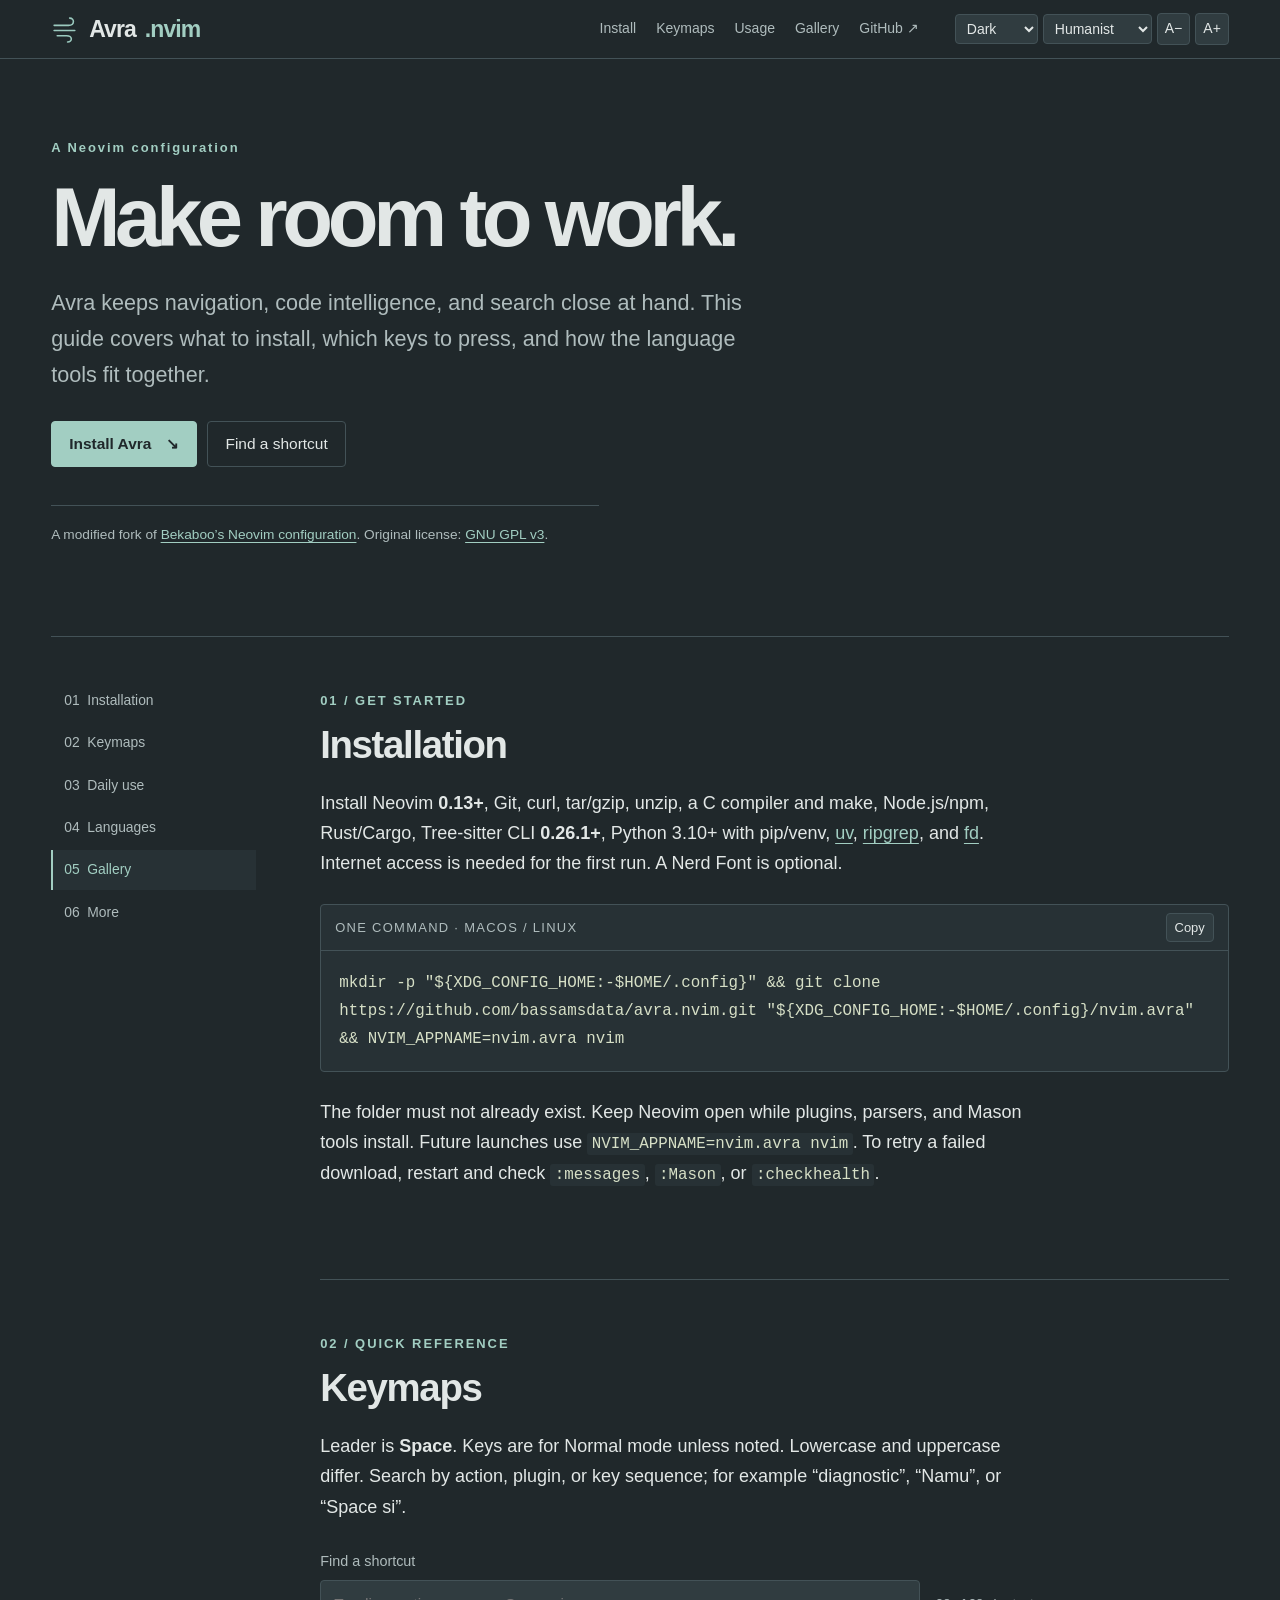
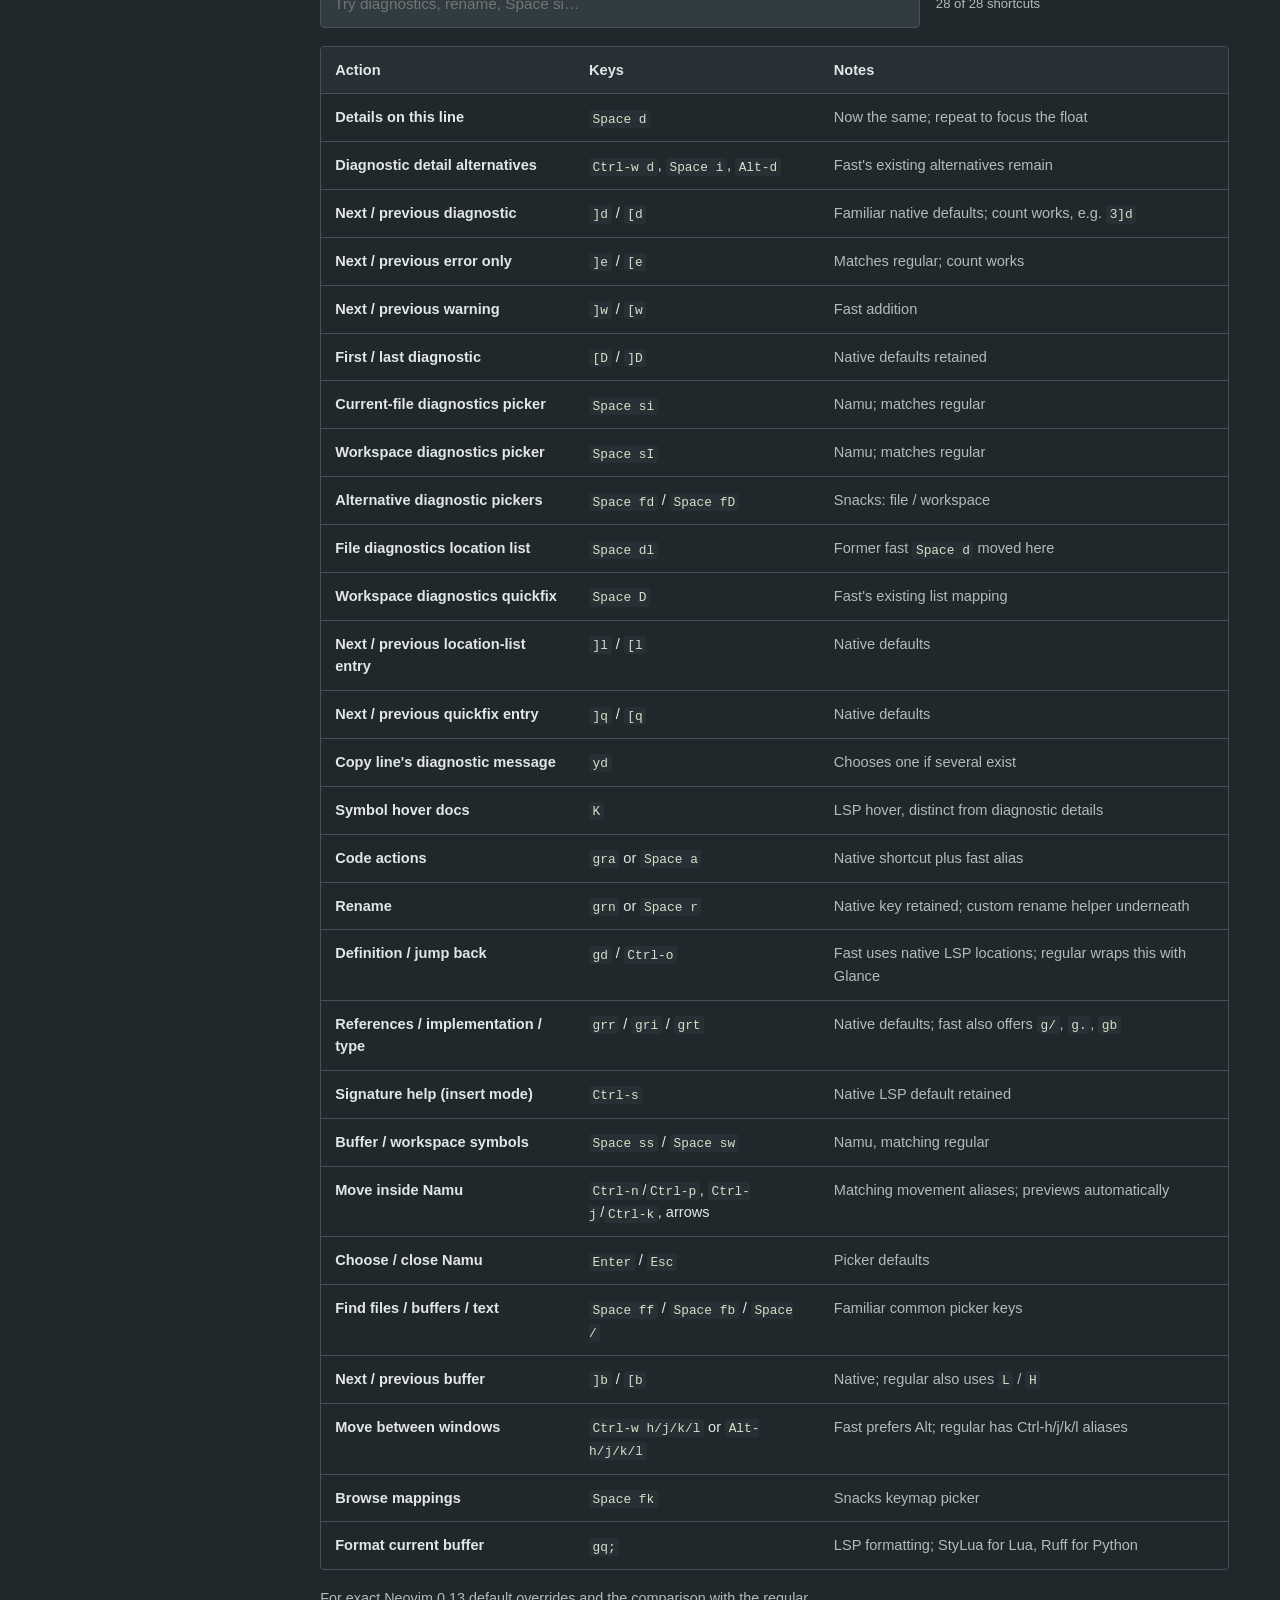
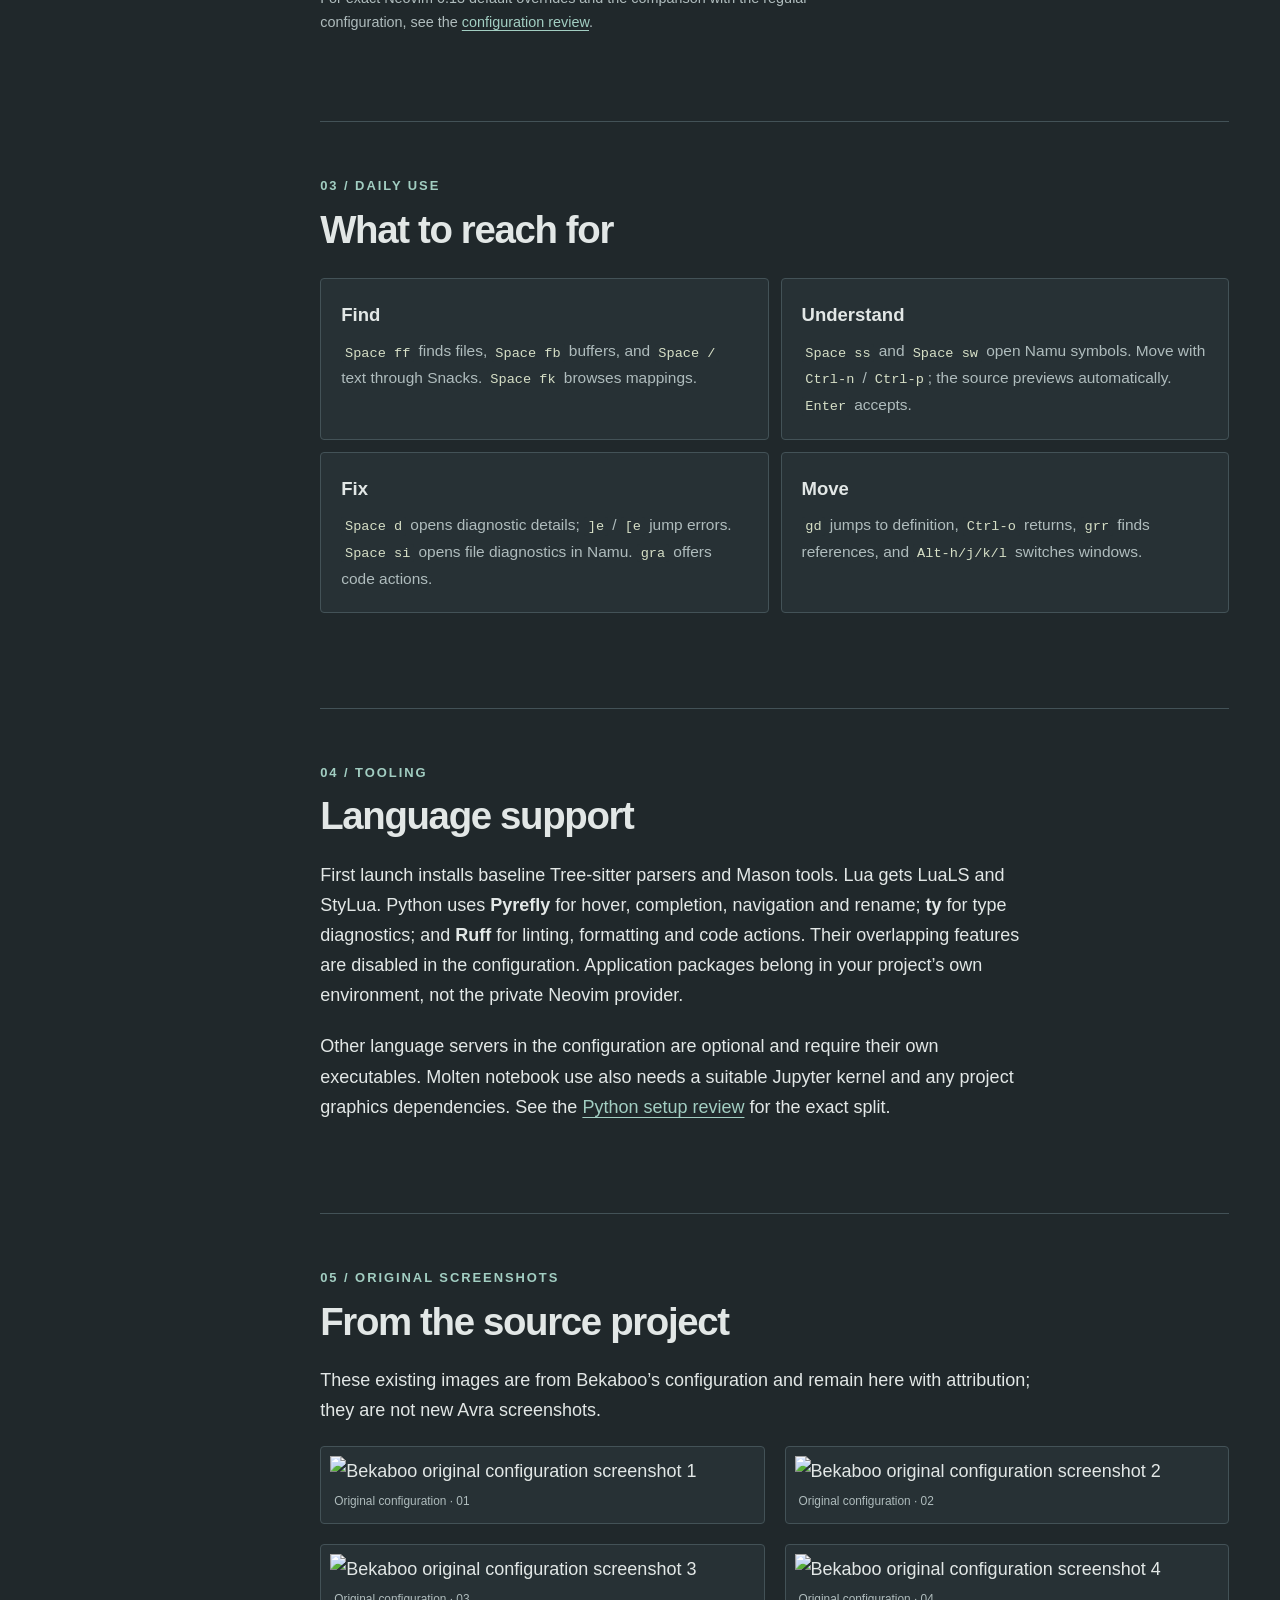
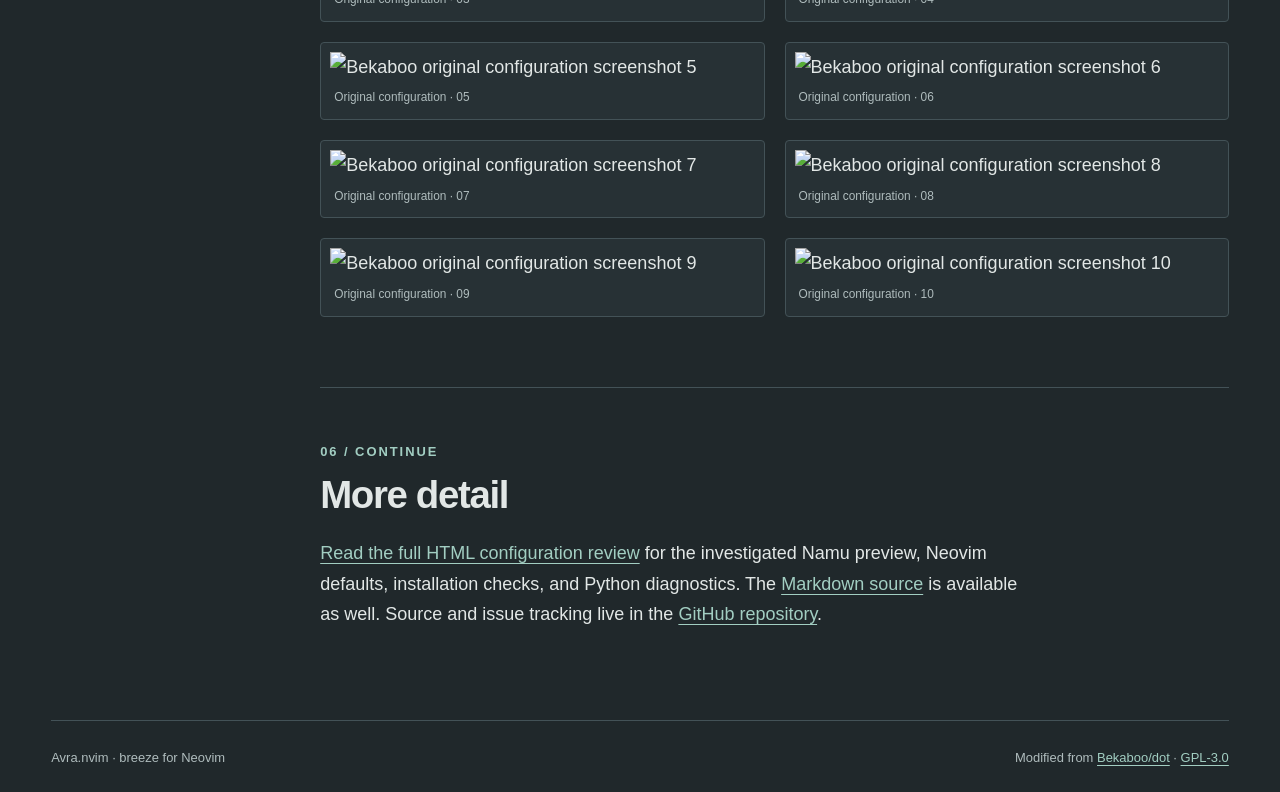
==== docs/index.html @ 6e1a4b01 "Initial public release of Avra.nvim" ====
<!doctype html>
<html lang="en" data-theme="dark"><head><meta charset="utf-8"><meta name="viewport" content="width=device-width,initial-scale=1"><meta name="color-scheme" content="dark light"><meta name="description" content="Avra.nvim installation, keymaps and usage guide"><title>Avra.nvim · Documentation</title><link rel="icon" href="assets/avra-mark.svg" type="image/svg+xml"><link rel="stylesheet" href="assets/site.css"><script defer src="assets/site.js"></script></head><body>
<a class="skip" href="#main">Skip to content</a><div class="topbar"><a class="brand" href="#top"><img src="assets/avra-mark.svg" alt="">Avra<span>.nvim</span></a><nav aria-label="Main navigation"><a href="#install">Install</a><a href="#keymaps">Keymaps</a><a href="#usage">Usage</a><a href="#gallery">Gallery</a><a href="https://github.com/bassamsdata/avra.nvim">GitHub ↗</a></nav><div class="controls"><label class="sr-only" for="theme">Theme</label><select id="theme" aria-label="Theme"><option value="dark">Dark</option><option value="light">Light</option><option value="system">System</option></select><label class="sr-only" for="font">Font</label><select id="font" aria-label="Font"><option value="humanist">Humanist</option><option value="serif">Serif</option><option value="mono">Monospace</option></select><button id="smaller" aria-label="Decrease text size">A−</button><button id="larger" aria-label="Increase text size">A+</button></div></div>
<main id="main"><header id="top" class="hero"><div class="eyebrow">A Neovim configuration</div><h1>Make room to work.</h1><p>Avra keeps navigation, code intelligence, and search close at hand. This guide covers what to install, which keys to press, and how the language tools fit together.</p><div class="hero-links"><a class="button primary" href="#install">Install Avra <span aria-hidden="true">↘</span></a><a class="button" href="#keymaps">Find a shortcut</a></div><p class="attribution">A modified fork of <a href="https://github.com/Bekaboo/dot/tree/master/.config/nvim">Bekaboo’s Neovim configuration</a>. Original license: <a href="https://github.com/bassamsdata/avra.nvim/blob/main/LICENSE">GNU GPL v3</a>.</p></header>
<div class="bodygrid"><aside class="sidebar"><nav aria-label="On this page"><a href="#install">01&nbsp; Installation</a><a href="#keymaps">02&nbsp; Keymaps</a><a href="#usage">03&nbsp; Daily use</a><a href="#languages">04&nbsp; Languages</a><a href="#gallery">05&nbsp; Gallery</a><a href="#more">06&nbsp; More</a></nav></aside><div class="content">
<section id="install"><div class="section-number">01 / GET STARTED</div><h2>Installation</h2><p>Install Neovim <strong>0.13+</strong>, Git, curl, tar/gzip, unzip, a C compiler and make, Node.js/npm, Rust/Cargo, Tree-sitter CLI <strong>0.26.1+</strong>, Python 3.10+ with pip/venv, <a href="https://docs.astral.sh/uv/">uv</a>, <a href="https://github.com/BurntSushi/ripgrep">ripgrep</a>, and <a href="https://github.com/sharkdp/fd">fd</a>. Internet access is needed for the first run. A Nerd Font is optional.</p><div class="command"><div><span>ONE COMMAND · MACOS / LINUX</span><button id="copy-command">Copy</button></div><pre><code id="install-command">mkdir -p &quot;${XDG_CONFIG_HOME:-$HOME/.config}&quot; &amp;&amp; git clone https://github.com/bassamsdata/avra.nvim.git &quot;${XDG_CONFIG_HOME:-$HOME/.config}/nvim.avra&quot; &amp;&amp; NVIM_APPNAME=nvim.avra nvim</code></pre></div><p>The folder must not already exist. Keep Neovim open while plugins, parsers, and Mason tools install. Future launches use <code>NVIM_APPNAME=nvim.avra nvim</code>. To retry a failed download, restart and check <code>:messages</code>, <code>:Mason</code>, or <code>:checkhealth</code>.</p></section>
<section id="keymaps"><div class="section-number">02 / QUICK REFERENCE</div><h2>Keymaps</h2><p>Leader is <strong>Space</strong>. Keys are for Normal mode unless noted. Lowercase and uppercase differ. Search by action, plugin, or key sequence; for example “diagnostic”, “Namu”, or “Space si”.</p><div class="searchbar"><label for="keymap-search">Find a shortcut</label><input id="keymap-search" type="search" placeholder="Try diagnostics, rename, Space si…" autocomplete="off" aria-controls="keymap-table"><span id="match-count" role="status">28 shortcuts</span></div><div class="tablewrap" tabindex="0" role="region" aria-label="Searchable keymaps"><table id="keymap-table"><thead><tr><th>Action</th><th>Keys</th><th>Notes</th></tr></thead><tbody><tr><th scope="row">Details on this line</th><td><code>Space d</code></td><td>Now the same; repeat to focus the float</td></tr>
<tr><th scope="row">Diagnostic detail alternatives</th><td><code>Ctrl-w d</code>, <code>Space i</code>, <code>Alt-d</code></td><td>Fast&#x27;s existing alternatives remain</td></tr>
<tr><th scope="row">Next / previous diagnostic</th><td><code>]d</code> / <code>[d</code></td><td>Familiar native defaults; count works, e.g. <code>3]d</code></td></tr>
<tr><th scope="row">Next / previous error only</th><td><code>]e</code> / <code>[e</code></td><td>Matches regular; count works</td></tr>
<tr><th scope="row">Next / previous warning</th><td><code>]w</code> / <code>[w</code></td><td>Fast addition</td></tr>
<tr><th scope="row">First / last diagnostic</th><td><code>[D</code> / <code>]D</code></td><td>Native defaults retained</td></tr>
<tr><th scope="row">Current-file diagnostics picker</th><td><code>Space si</code></td><td>Namu; matches regular</td></tr>
<tr><th scope="row">Workspace diagnostics picker</th><td><code>Space sI</code></td><td>Namu; matches regular</td></tr>
<tr><th scope="row">Alternative diagnostic pickers</th><td><code>Space fd</code> / <code>Space fD</code></td><td>Snacks: file / workspace</td></tr>
<tr><th scope="row">File diagnostics location list</th><td><code>Space dl</code></td><td>Former fast <code>Space d</code> moved here</td></tr>
<tr><th scope="row">Workspace diagnostics quickfix</th><td><code>Space D</code></td><td>Fast&#x27;s existing list mapping</td></tr>
<tr><th scope="row">Next / previous location-list entry</th><td><code>]l</code> / <code>[l</code></td><td>Native defaults</td></tr>
<tr><th scope="row">Next / previous quickfix entry</th><td><code>]q</code> / <code>[q</code></td><td>Native defaults</td></tr>
<tr><th scope="row">Copy line&#x27;s diagnostic message</th><td><code>yd</code></td><td>Chooses one if several exist</td></tr>
<tr><th scope="row">Symbol hover docs</th><td><code>K</code></td><td>LSP hover, distinct from diagnostic details</td></tr>
<tr><th scope="row">Code actions</th><td><code>gra</code> or <code>Space a</code></td><td>Native shortcut plus fast alias</td></tr>
<tr><th scope="row">Rename</th><td><code>grn</code> or <code>Space r</code></td><td>Native key retained; custom rename helper underneath</td></tr>
<tr><th scope="row">Definition / jump back</th><td><code>gd</code> / <code>Ctrl-o</code></td><td>Fast uses native LSP locations; regular wraps this with Glance</td></tr>
<tr><th scope="row">References / implementation / type</th><td><code>grr</code> / <code>gri</code> / <code>grt</code></td><td>Native defaults; fast also offers <code>g/</code>, <code>g.</code>, <code>gb</code></td></tr>
<tr><th scope="row">Signature help (insert mode)</th><td><code>Ctrl-s</code></td><td>Native LSP default retained</td></tr>
<tr><th scope="row">Buffer / workspace symbols</th><td><code>Space ss</code> / <code>Space sw</code></td><td>Namu, matching regular</td></tr>
<tr><th scope="row">Move inside Namu</th><td><code>Ctrl-n</code>/<code>Ctrl-p</code>, <code>Ctrl-j</code>/<code>Ctrl-k</code>, arrows</td><td>Matching movement aliases; previews automatically</td></tr>
<tr><th scope="row">Choose / close Namu</th><td><code>Enter</code> / <code>Esc</code></td><td>Picker defaults</td></tr>
<tr><th scope="row">Find files / buffers / text</th><td><code>Space ff</code> / <code>Space fb</code> / <code>Space /</code></td><td>Familiar common picker keys</td></tr>
<tr><th scope="row">Next / previous buffer</th><td><code>]b</code> / <code>[b</code></td><td>Native; regular also uses <code>L</code> / <code>H</code></td></tr>
<tr><th scope="row">Move between windows</th><td><code>Ctrl-w h/j/k/l</code> or <code>Alt-h/j/k/l</code></td><td>Fast prefers Alt; regular has Ctrl-h/j/k/l aliases</td></tr>
<tr><th scope="row">Browse mappings</th><td><code>Space fk</code></td><td>Snacks keymap picker</td></tr>
<tr><th scope="row">Format current buffer</th><td><code>gq;</code></td><td>LSP formatting; StyLua for Lua, Ruff for Python</td></tr></tbody></table></div><p id="no-matches" hidden>No matching shortcut. Clear the search or try another word.</p><p class="fine">For exact Neovim 0.13 default overrides and the comparison with the regular configuration, see the <a href="config-review.html#defaults">configuration review</a>.</p></section>
<section id="usage"><div class="section-number">03 / DAILY USE</div><h2>What to reach for</h2><div class="cards"><article><h3>Find</h3><p><code>Space ff</code> finds files, <code>Space fb</code> buffers, and <code>Space /</code> text through Snacks. <code>Space fk</code> browses mappings.</p></article><article><h3>Understand</h3><p><code>Space ss</code> and <code>Space sw</code> open Namu symbols. Move with <code>Ctrl-n</code> / <code>Ctrl-p</code>; the source previews automatically. <code>Enter</code> accepts.</p></article><article><h3>Fix</h3><p><code>Space d</code> opens diagnostic details; <code>]e</code> / <code>[e</code> jump errors. <code>Space si</code> opens file diagnostics in Namu. <code>gra</code> offers code actions.</p></article><article><h3>Move</h3><p><code>gd</code> jumps to definition, <code>Ctrl-o</code> returns, <code>grr</code> finds references, and <code>Alt-h/j/k/l</code> switches windows.</p></article></div></section>
<section id="languages"><div class="section-number">04 / TOOLING</div><h2>Language support</h2><p>First launch installs baseline Tree-sitter parsers and Mason tools. Lua gets LuaLS and StyLua. Python uses <strong>Pyrefly</strong> for hover, completion, navigation and rename; <strong>ty</strong> for type diagnostics; and <strong>Ruff</strong> for linting, formatting and code actions. Their overlapping features are disabled in the configuration. Application packages belong in your project’s own environment, not the private Neovim provider.</p><p>Other language servers in the configuration are optional and require their own executables. Molten notebook use also needs a suitable Jupyter kernel and any project graphics dependencies. See the <a href="config-review.html#python">Python setup review</a> for the exact split.</p></section>
<section id="gallery"><div class="section-number">05 / ORIGINAL SCREENSHOTS</div><h2>From the source project</h2><p>These existing images are from Bekaboo’s configuration and remain here with attribution; they are not new Avra screenshots.</p><div class="gallery"><figure><img loading="lazy" src="https://github.com/Bekaboo/nvim/assets/76579810/299137e7-9438-489b-b98b-7211a62678ae" alt="Bekaboo original configuration screenshot 1"><figcaption>Original configuration · 01</figcaption></figure>
<figure><img loading="lazy" src="https://github.com/Bekaboo/nvim/assets/76579810/9e546e33-7678-47e2-8a80-368d7c59534a" alt="Bekaboo original configuration screenshot 2"><figcaption>Original configuration · 02</figcaption></figure>
<figure><img loading="lazy" src="https://github.com/Bekaboo/nvim/assets/76579810/26bb146f-7637-4f68-acd7-baecc08f1eaf" alt="Bekaboo original configuration screenshot 3"><figcaption>Original configuration · 03</figcaption></figure>
<figure><img loading="lazy" src="https://github.com/Bekaboo/nvim/assets/76579810/f6c7e6ce-283b-43d7-8bc3-e8b24513a03b" alt="Bekaboo original configuration screenshot 4"><figcaption>Original configuration · 04</figcaption></figure>
<figure><img loading="lazy" src="https://github.com/Bekaboo/nvim/assets/76579810/ce212348-8b89-4a03-a222-ab74f0338a7d" alt="Bekaboo original configuration screenshot 5"><figcaption>Original configuration · 05</figcaption></figure>
<figure><img loading="lazy" src="https://github.com/Bekaboo/nvim/assets/76579810/247401a9-6127-4d73-bb21-ceb847d8f7b9" alt="Bekaboo original configuration screenshot 6"><figcaption>Original configuration · 06</figcaption></figure>
<figure><img loading="lazy" src="https://github.com/Bekaboo/nvim/assets/76579810/13589137-b5c7-4104-810c-f8cdc56f9d1b" alt="Bekaboo original configuration screenshot 7"><figcaption>Original configuration · 07</figcaption></figure>
<figure><img loading="lazy" src="https://github.com/Bekaboo/nvim/assets/76579810/60c5b599-4191-494d-ad83-1ca7a84eab17" alt="Bekaboo original configuration screenshot 8"><figcaption>Original configuration · 08</figcaption></figure>
<figure><img loading="lazy" src="https://github.com/Bekaboo/nvim/assets/76579810/a5e0a41d-4e85-4bfc-a39d-cc7b76abedcf" alt="Bekaboo original configuration screenshot 9"><figcaption>Original configuration · 09</figcaption></figure>
<figure><img loading="lazy" src="https://github.com/Bekaboo/nvim/assets/76579810/73da4ee1-8f6c-440a-9eb9-0bcf3bc8e3ea" alt="Bekaboo original configuration screenshot 10"><figcaption>Original configuration · 10</figcaption></figure></div></section>
<section id="more"><div class="section-number">06 / CONTINUE</div><h2>More detail</h2><p><a href="config-review.html">Read the full HTML configuration review</a> for the investigated Namu preview, Neovim defaults, installation checks, and Python diagnostics. The <a href="config-review.md">Markdown source</a> is available as well. Source and issue tracking live in the <a href="https://github.com/bassamsdata/avra.nvim">GitHub repository</a>.</p></section>
</div></div><footer><span>Avra.nvim · breeze for Neovim</span><span>Modified from <a href="https://github.com/Bekaboo/dot/tree/master/.config/nvim">Bekaboo/dot</a> · <a href="https://github.com/bassamsdata/avra.nvim/blob/main/LICENSE">GPL-3.0</a></span></footer></main></body></html>
---- docs/assets/site.css ----
:root{color-scheme:dark;--bg:#20282b;--surface:#273135;--field:#303c40;--text:#e2e7e6;--muted:#afbcbd;--line:#435257;--accent:#a2cec2;--wash:#2d4542;--code:#d6dfc6;--font:"Avenir Next",Avenir,"Segoe UI",sans-serif;--size:18px}:root[data-theme="light"]{color-scheme:light;--bg:#f5f7f6;--surface:#eaf0ee;--field:#fff;--text:#253634;--muted:#536962;--line:#c7d3cf;--accent:#2a6658;--wash:#dcebe5;--code:#3d5636}*{box-sizing:border-box}html{scroll-behavior:smooth;scroll-padding-top:96px}body{margin:0;background:var(--bg);color:var(--text);font:var(--size)/1.68 var(--font)}a{color:var(--accent);text-underline-offset:.22em}a:hover{text-decoration-thickness:2px}:focus-visible{outline:3px solid var(--accent);outline-offset:3px}.skip{position:absolute;top:-100px;left:12px;z-index:10;background:var(--bg);padding:8px}.skip:focus{top:12px}.sr-only{position:absolute;width:1px;height:1px;padding:0;margin:-1px;overflow:hidden;clip:rect(0,0,0,0);white-space:nowrap;border:0}.topbar{position:sticky;top:0;z-index:5;display:flex;align-items:center;gap:24px;padding:13px clamp(20px,4vw,62px);background:var(--bg);border-bottom:1px solid var(--line);font-size:14px;line-height:1.4}.brand{display:flex;align-items:center;gap:9px;text-decoration:none;color:var(--text);font-size:23px;letter-spacing:-.04em;font-weight:650;white-space:nowrap}.brand span{color:var(--accent)}.brand img{width:29px;height:29px}.topbar nav{display:flex;gap:20px;align-items:center;margin-left:auto}.topbar nav a{text-decoration:none;color:var(--muted);white-space:nowrap}.topbar nav a:hover{color:var(--accent)}.controls{display:flex;gap:5px;align-items:center;margin-left:12px}.controls select,.controls button{background:var(--field);color:var(--text);border:1px solid var(--line);border-radius:4px;padding:5px 7px;font:inherit;cursor:pointer}.controls button{min-width:30px}.controls button:hover{background:var(--wash)}main{max-width:1440px;margin:auto;padding:0 clamp(20px,4vw,62px)}.hero{padding:78px 0 73px;max-width:950px}.eyebrow,.section-number{font-size:.72em;font-weight:700;letter-spacing:.15em;color:var(--accent)}h1{font-size:clamp(3em,6.5vw,5.8em);letter-spacing:-.065em;line-height:1.03;font-weight:550;margin:16px 0 24px}h2{font-size:clamp(1.7em,3vw,2.2em);line-height:1.2;letter-spacing:-.035em;font-weight:560;margin:10px 0 20px}h3{font-size:1.03em;margin:0 0 8px}p{max-width:72ch;margin:0 0 1.15em}.hero>p:first-of-type{font-size:1.2em;color:var(--muted);max-width:61ch}.hero-links{display:flex;gap:10px;flex-wrap:wrap;margin:28px 0 38px}.button{display:inline-flex;align-items:center;gap:15px;border:1px solid var(--line);border-radius:4px;padding:9px 17px;text-decoration:none;color:var(--text);font-size:.86em}.button.primary{background:var(--accent);border-color:var(--accent);color:var(--bg);font-weight:650}.button:hover{background:var(--wash)}.button.primary:hover{filter:brightness(1.1);background:var(--accent)}.attribution{color:var(--muted);font-size:.76em;border-top:1px solid var(--line);padding-top:18px}.bodygrid{display:grid;grid-template-columns:205px minmax(0,1fr);gap:clamp(36px,5vw,90px);border-top:1px solid var(--line)}.sidebar{align-self:start;position:sticky;top:98px;padding:44px 0}.sidebar nav{display:grid;gap:3px}.sidebar a{padding:8px 11px;text-decoration:none;color:var(--muted);font-size:.77em;border-left:2px solid transparent}.sidebar a:hover,.sidebar a[aria-current="location"]{color:var(--accent);border-color:var(--accent);background:var(--surface)}.content{min-width:0;max-width:990px}.content section{padding:53px 0 70px;border-bottom:1px solid var(--line)}.content section:last-child{border-bottom:0}code,pre{font-family:ui-monospace,"SFMono-Regular",Consolas,monospace}code{color:var(--code);font-size:.88em;overflow-wrap:anywhere}p code,td code{background:var(--surface);border-radius:3px;padding:.12em .28em}.command{background:var(--surface);border:1px solid var(--line);border-radius:4px;margin:25px 0}.command>div{padding:8px 14px;border-bottom:1px solid var(--line);display:flex;justify-content:space-between;align-items:center;color:var(--muted);font-size:.72em;letter-spacing:.1em}.command button{font:inherit;color:var(--text);background:var(--field);border:1px solid var(--line);border-radius:4px;padding:3px 8px;cursor:pointer;letter-spacing:0}.command pre{margin:0;padding:18px;white-space:pre-wrap;overflow-wrap:anywhere;line-height:1.55}.searchbar{display:grid;grid-template-columns:1fr auto;gap:7px 16px;margin:27px 0 18px;max-width:720px}.searchbar label{grid-column:1/-1;font-size:.8em;color:var(--muted)}.searchbar input{font:inherit;font-size:.85em;background:var(--field);border:1px solid var(--line);color:var(--text);border-radius:4px;padding:10px 13px;min-width:0}.searchbar span{align-self:center;color:var(--muted);font-size:.73em;font-variant-numeric:tabular-nums}.tablewrap{overflow-x:auto;border:1px solid var(--line);border-radius:4px}table{border-collapse:collapse;width:100%;text-align:left;font-size:.81em;line-height:1.55}th,td{padding:12px 14px;border-bottom:1px solid var(--line);vertical-align:top}thead{background:var(--surface)}th{font-weight:600}tbody th{width:28%;font-weight:550}tbody td:nth-child(2){width:27%;color:var(--text)}tbody td:nth-child(3){color:var(--muted)}tbody tr:last-child>*{border-bottom:0}tbody tr:hover{background:var(--surface)}tr[hidden]{display:none}.fine{font-size:.8em;color:var(--muted);margin-top:16px}.cards{display:grid;grid-template-columns:repeat(2,minmax(0,1fr));gap:12px;margin:25px 0}.cards article{background:var(--surface);border:1px solid var(--line);padding:20px;border-radius:4px}.cards p{font-size:.86em;color:var(--muted);margin:0}.gallery{display:grid;grid-template-columns:repeat(2,minmax(0,1fr));gap:20px}.gallery figure{margin:0;background:var(--surface);border:1px solid var(--line);border-radius:4px;padding:9px}.gallery img{width:100%;height:auto;display:block}.gallery figcaption{font-size:.66em;color:var(--muted);padding:6px 4px 2px}footer{border-top:1px solid var(--line);display:flex;justify-content:space-between;gap:20px;padding:26px 0 36px;color:var(--muted);font-size:.72em}@media(max-width:1080px){.topbar{flex-wrap:wrap}.topbar nav{order:3;width:100%;margin:0;overflow-x:auto}.controls{margin-left:auto}}@media(max-width:820px){.bodygrid{display:block}.sidebar{position:static;padding:20px 0 0}.sidebar nav{display:flex;flex-wrap:wrap}.sidebar a{border-left:0;border-bottom:2px solid transparent}.hero{padding:57px 0 50px}.content section{padding:40px 0 56px}}@media(max-width:560px){.topbar{gap:10px}.brand{font-size:20px}.controls{gap:3px}.controls select{max-width:75px}.hero h1{font-size:3.1em}.cards,.gallery{grid-template-columns:1fr}.searchbar{grid-template-columns:1fr}.searchbar label{grid-column:1}.tablewrap table{min-width:650px}footer{display:grid}}@media(prefers-reduced-motion:reduce){html{scroll-behavior:auto}}@media print{.topbar,.sidebar,.searchbar,.hero-links,.command button{display:none}.bodygrid{display:block}main{padding:0}.content section{padding:22px 0}.gallery{grid-template-columns:repeat(2,1fr)}}
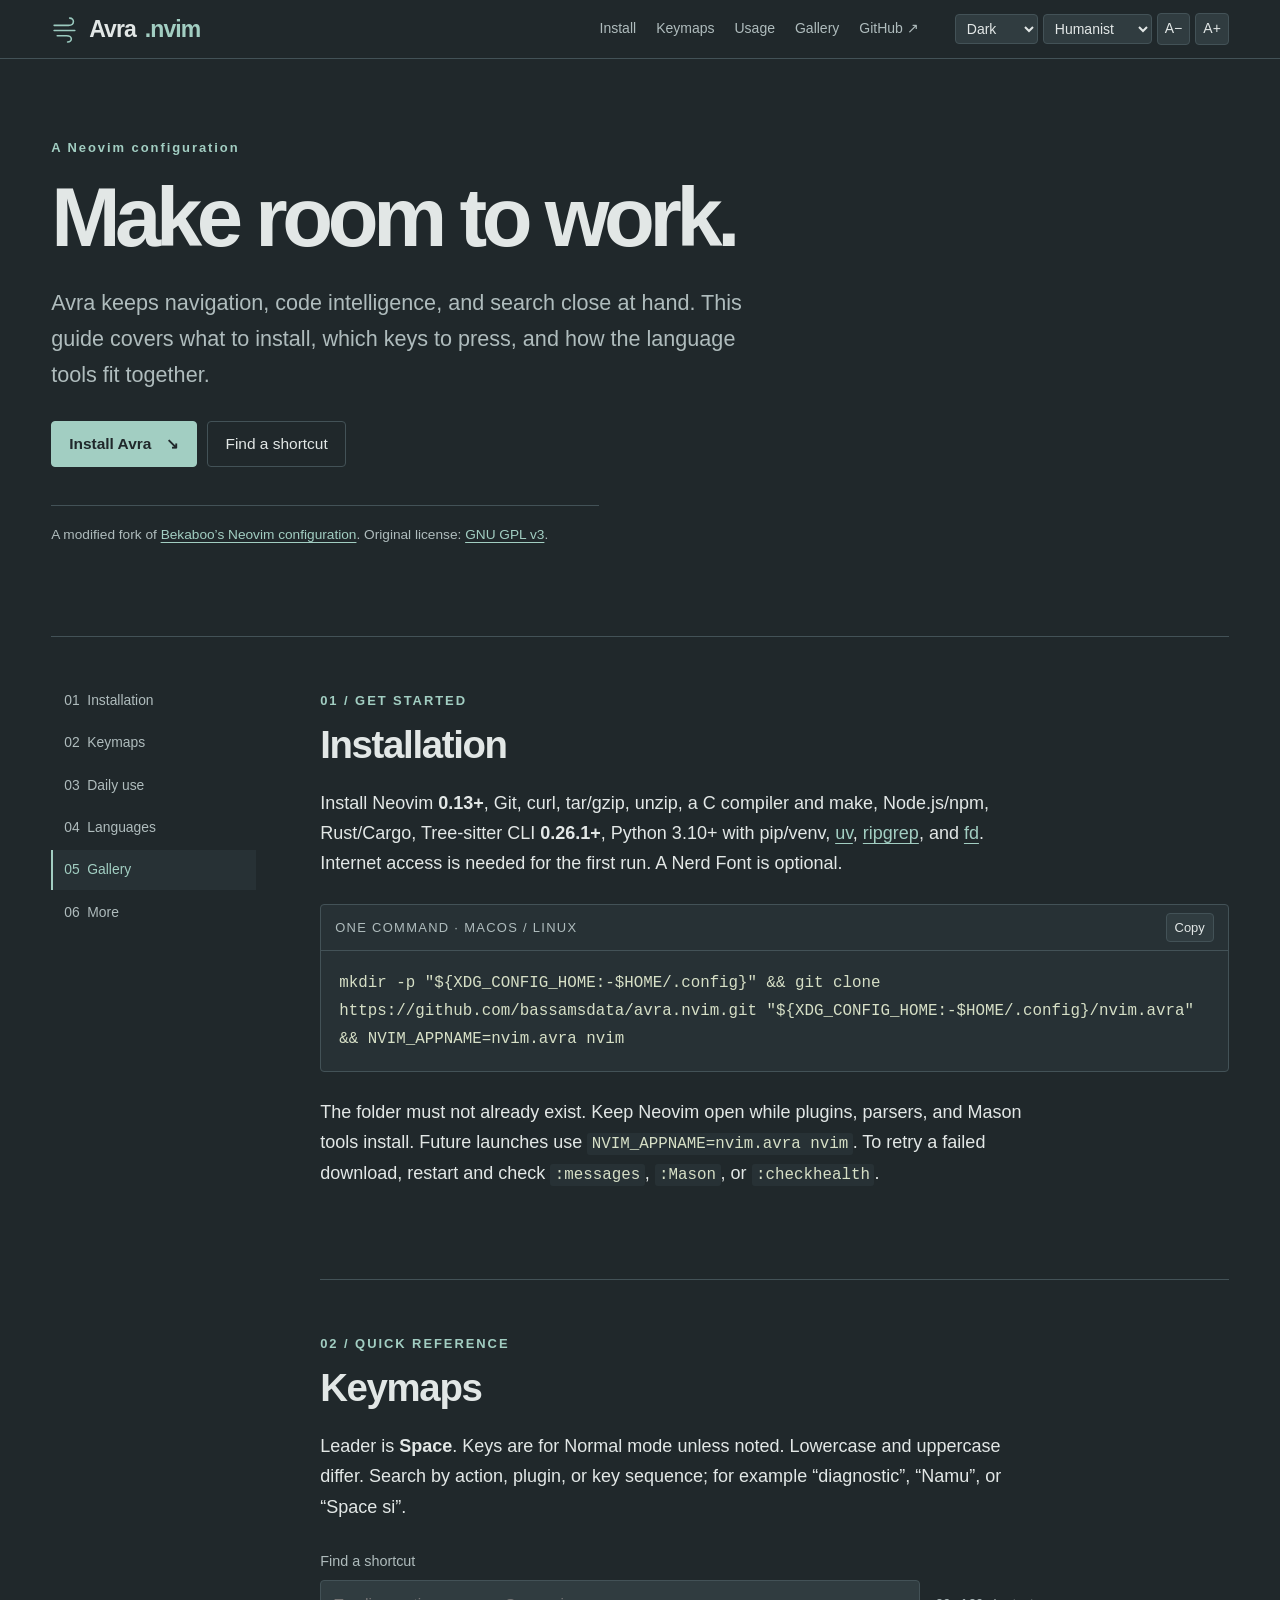
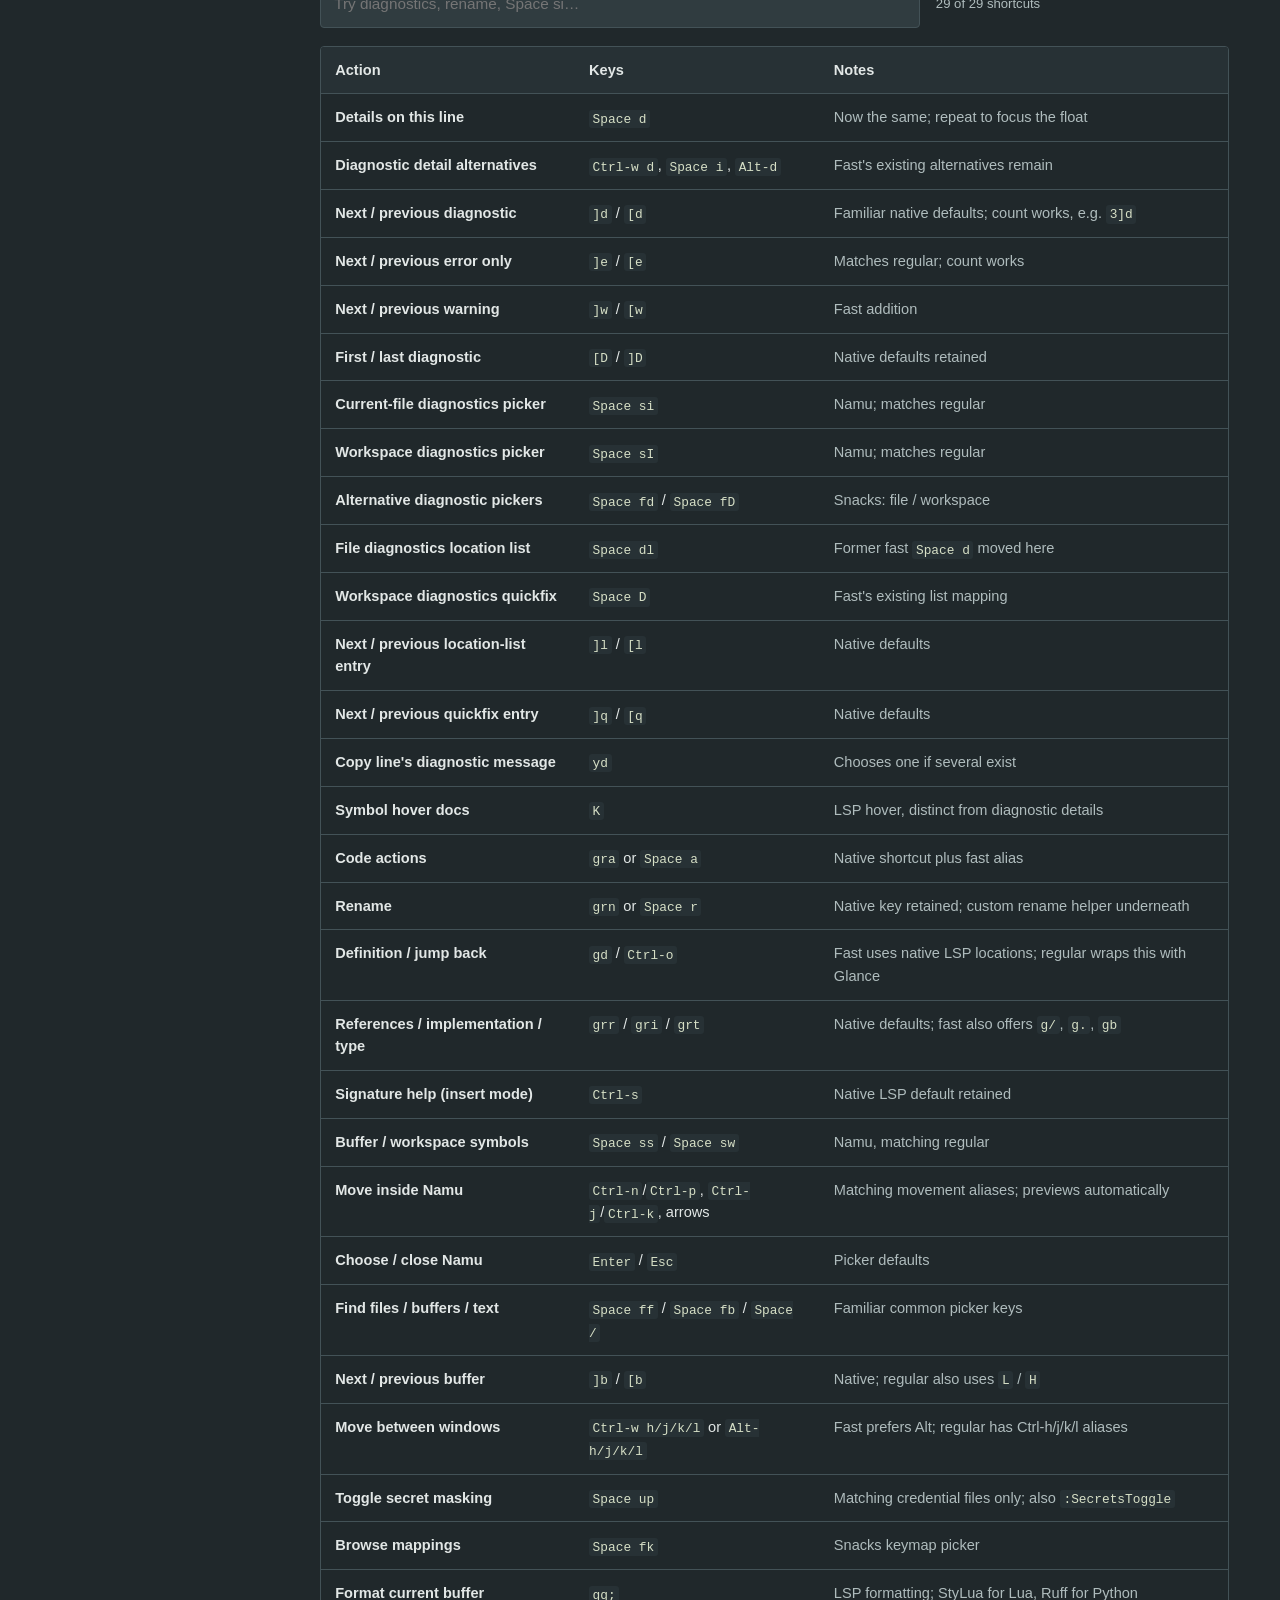
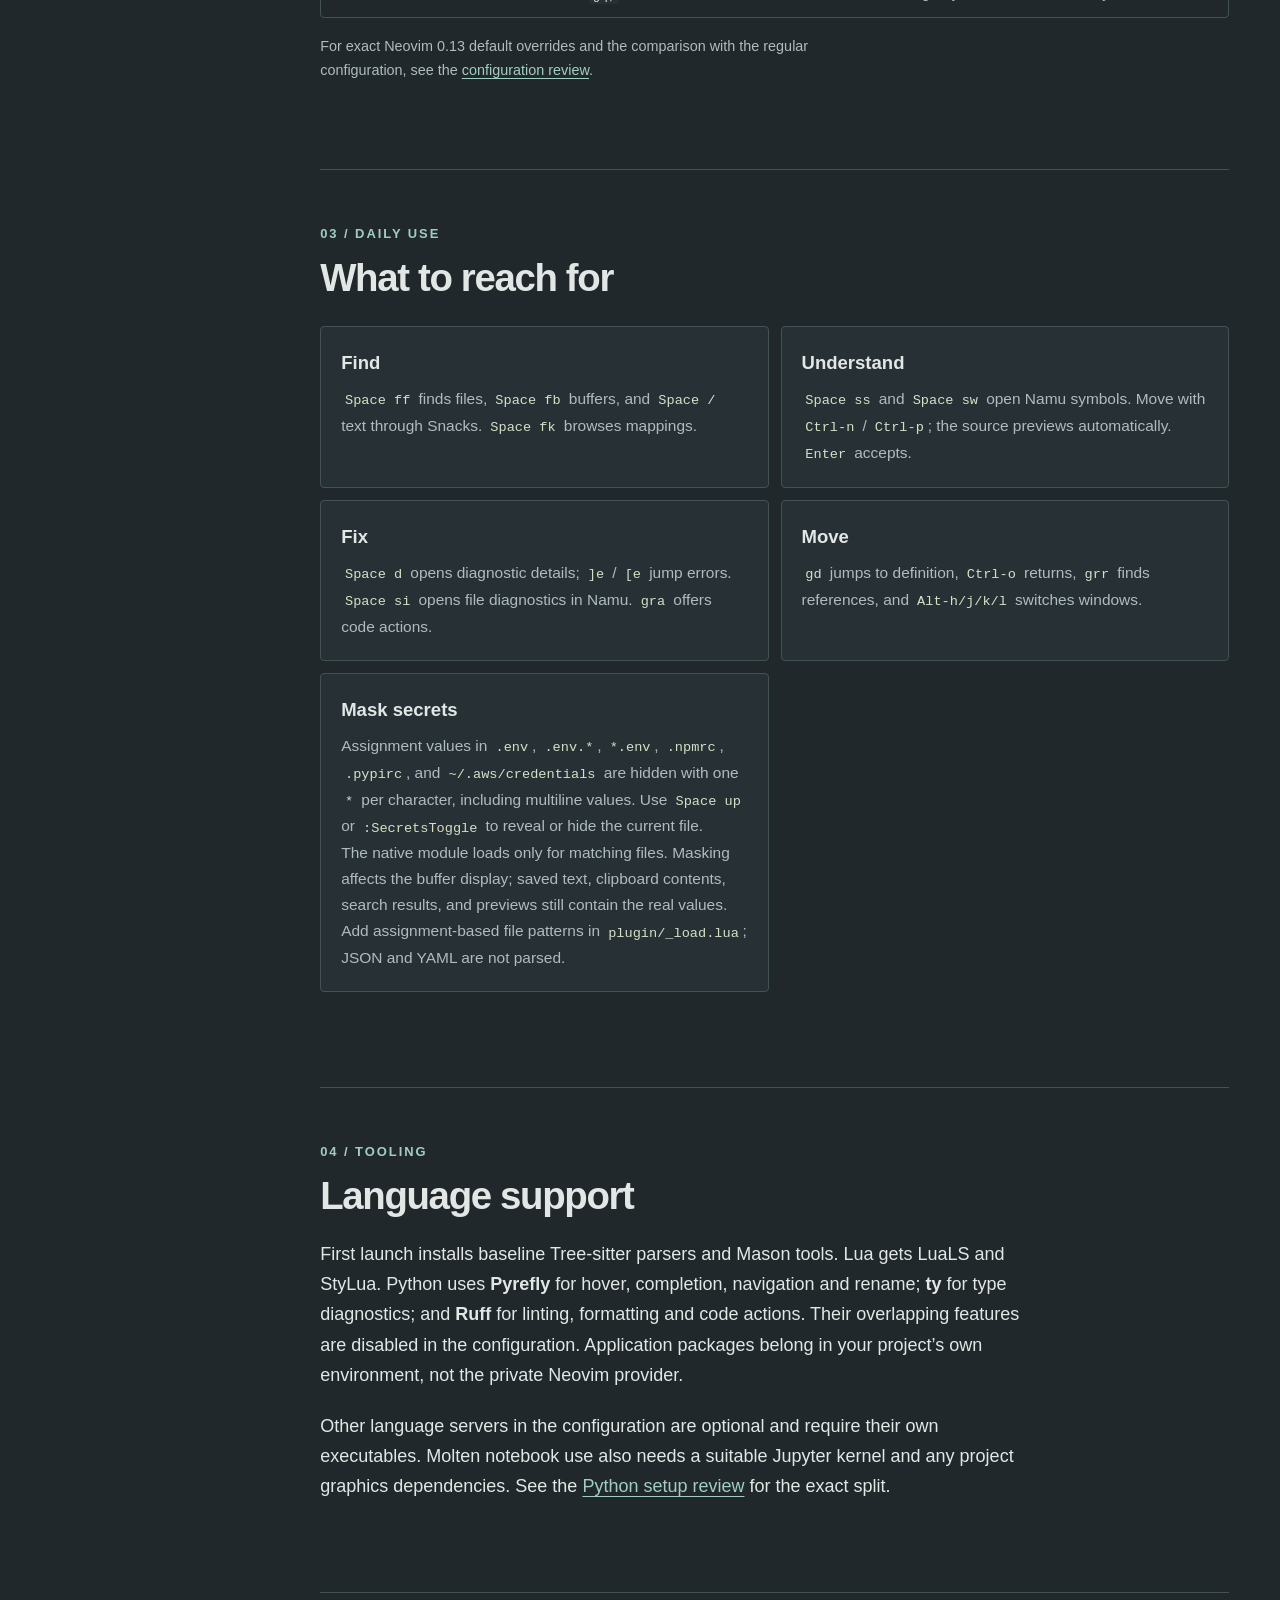
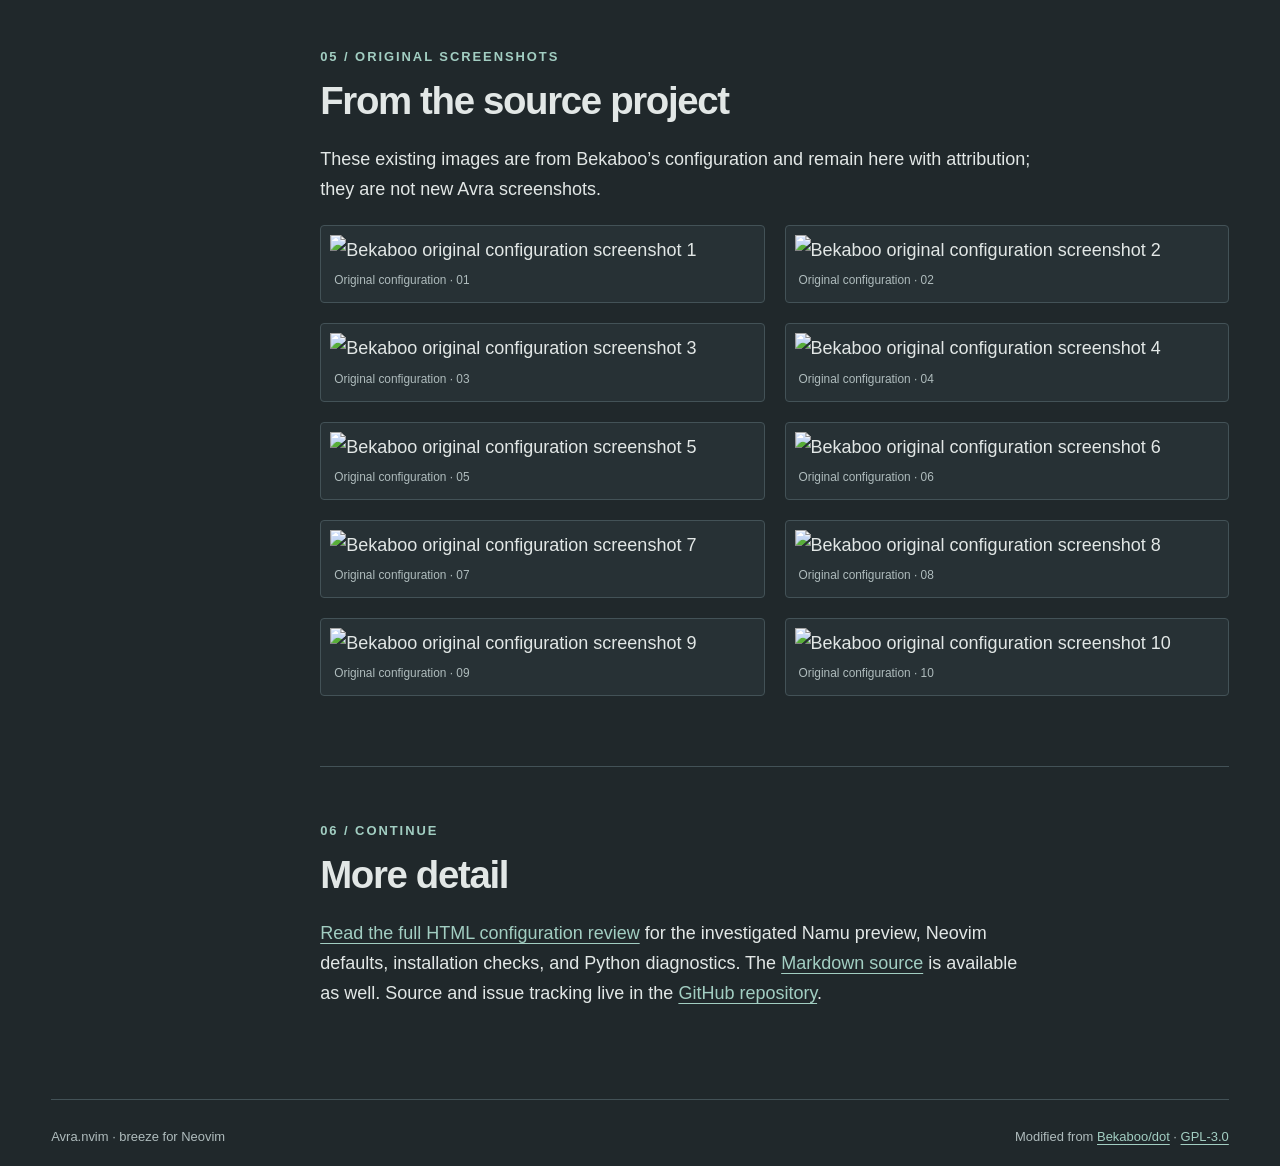
==== commit e286e788: "Add lazy native secret masking for credential files" ====
--- a/docs/index.html
+++ b/docs/index.html
@@ -4,7 +4,7 @@
 <main id="main"><header id="top" class="hero"><div class="eyebrow">A Neovim configuration</div><h1>Make room to work.</h1><p>Avra keeps navigation, code intelligence, and search close at hand. This guide covers what to install, which keys to press, and how the language tools fit together.</p><div class="hero-links"><a class="button primary" href="#install">Install Avra <span aria-hidden="true">↘</span></a><a class="button" href="#keymaps">Find a shortcut</a></div><p class="attribution">A modified fork of <a href="https://github.com/Bekaboo/dot/tree/master/.config/nvim">Bekaboo’s Neovim configuration</a>. Original license: <a href="https://github.com/bassamsdata/avra.nvim/blob/main/LICENSE">GNU GPL v3</a>.</p></header>
 <div class="bodygrid"><aside class="sidebar"><nav aria-label="On this page"><a href="#install">01&nbsp; Installation</a><a href="#keymaps">02&nbsp; Keymaps</a><a href="#usage">03&nbsp; Daily use</a><a href="#languages">04&nbsp; Languages</a><a href="#gallery">05&nbsp; Gallery</a><a href="#more">06&nbsp; More</a></nav></aside><div class="content">
 <section id="install"><div class="section-number">01 / GET STARTED</div><h2>Installation</h2><p>Install Neovim <strong>0.13+</strong>, Git, curl, tar/gzip, unzip, a C compiler and make, Node.js/npm, Rust/Cargo, Tree-sitter CLI <strong>0.26.1+</strong>, Python 3.10+ with pip/venv, <a href="https://docs.astral.sh/uv/">uv</a>, <a href="https://github.com/BurntSushi/ripgrep">ripgrep</a>, and <a href="https://github.com/sharkdp/fd">fd</a>. Internet access is needed for the first run. A Nerd Font is optional.</p><div class="command"><div><span>ONE COMMAND · MACOS / LINUX</span><button id="copy-command">Copy</button></div><pre><code id="install-command">mkdir -p &quot;${XDG_CONFIG_HOME:-$HOME/.config}&quot; &amp;&amp; git clone https://github.com/bassamsdata/avra.nvim.git &quot;${XDG_CONFIG_HOME:-$HOME/.config}/nvim.avra&quot; &amp;&amp; NVIM_APPNAME=nvim.avra nvim</code></pre></div><p>The folder must not already exist. Keep Neovim open while plugins, parsers, and Mason tools install. Future launches use <code>NVIM_APPNAME=nvim.avra nvim</code>. To retry a failed download, restart and check <code>:messages</code>, <code>:Mason</code>, or <code>:checkhealth</code>.</p></section>
-<section id="keymaps"><div class="section-number">02 / QUICK REFERENCE</div><h2>Keymaps</h2><p>Leader is <strong>Space</strong>. Keys are for Normal mode unless noted. Lowercase and uppercase differ. Search by action, plugin, or key sequence; for example “diagnostic”, “Namu”, or “Space si”.</p><div class="searchbar"><label for="keymap-search">Find a shortcut</label><input id="keymap-search" type="search" placeholder="Try diagnostics, rename, Space si…" autocomplete="off" aria-controls="keymap-table"><span id="match-count" role="status">28 shortcuts</span></div><div class="tablewrap" tabindex="0" role="region" aria-label="Searchable keymaps"><table id="keymap-table"><thead><tr><th>Action</th><th>Keys</th><th>Notes</th></tr></thead><tbody><tr><th scope="row">Details on this line</th><td><code>Space d</code></td><td>Now the same; repeat to focus the float</td></tr>
+<section id="keymaps"><div class="section-number">02 / QUICK REFERENCE</div><h2>Keymaps</h2><p>Leader is <strong>Space</strong>. Keys are for Normal mode unless noted. Lowercase and uppercase differ. Search by action, plugin, or key sequence; for example “diagnostic”, “Namu”, or “Space si”.</p><div class="searchbar"><label for="keymap-search">Find a shortcut</label><input id="keymap-search" type="search" placeholder="Try diagnostics, rename, Space si…" autocomplete="off" aria-controls="keymap-table"><span id="match-count" role="status">29 shortcuts</span></div><div class="tablewrap" tabindex="0" role="region" aria-label="Searchable keymaps"><table id="keymap-table"><thead><tr><th>Action</th><th>Keys</th><th>Notes</th></tr></thead><tbody><tr><th scope="row">Details on this line</th><td><code>Space d</code></td><td>Now the same; repeat to focus the float</td></tr>
 <tr><th scope="row">Diagnostic detail alternatives</th><td><code>Ctrl-w d</code>, <code>Space i</code>, <code>Alt-d</code></td><td>Fast&#x27;s existing alternatives remain</td></tr>
 <tr><th scope="row">Next / previous diagnostic</th><td><code>]d</code> / <code>[d</code></td><td>Familiar native defaults; count works, e.g. <code>3]d</code></td></tr>
 <tr><th scope="row">Next / previous error only</th><td><code>]e</code> / <code>[e</code></td><td>Matches regular; count works</td></tr>
@@ -30,9 +30,10 @@
 <tr><th scope="row">Find files / buffers / text</th><td><code>Space ff</code> / <code>Space fb</code> / <code>Space /</code></td><td>Familiar common picker keys</td></tr>
 <tr><th scope="row">Next / previous buffer</th><td><code>]b</code> / <code>[b</code></td><td>Native; regular also uses <code>L</code> / <code>H</code></td></tr>
 <tr><th scope="row">Move between windows</th><td><code>Ctrl-w h/j/k/l</code> or <code>Alt-h/j/k/l</code></td><td>Fast prefers Alt; regular has Ctrl-h/j/k/l aliases</td></tr>
+<tr><th scope="row">Toggle secret masking</th><td><code>Space up</code></td><td>Matching credential files only; also <code>:SecretsToggle</code></td></tr>
 <tr><th scope="row">Browse mappings</th><td><code>Space fk</code></td><td>Snacks keymap picker</td></tr>
 <tr><th scope="row">Format current buffer</th><td><code>gq;</code></td><td>LSP formatting; StyLua for Lua, Ruff for Python</td></tr></tbody></table></div><p id="no-matches" hidden>No matching shortcut. Clear the search or try another word.</p><p class="fine">For exact Neovim 0.13 default overrides and the comparison with the regular configuration, see the <a href="config-review.html#defaults">configuration review</a>.</p></section>
-<section id="usage"><div class="section-number">03 / DAILY USE</div><h2>What to reach for</h2><div class="cards"><article><h3>Find</h3><p><code>Space ff</code> finds files, <code>Space fb</code> buffers, and <code>Space /</code> text through Snacks. <code>Space fk</code> browses mappings.</p></article><article><h3>Understand</h3><p><code>Space ss</code> and <code>Space sw</code> open Namu symbols. Move with <code>Ctrl-n</code> / <code>Ctrl-p</code>; the source previews automatically. <code>Enter</code> accepts.</p></article><article><h3>Fix</h3><p><code>Space d</code> opens diagnostic details; <code>]e</code> / <code>[e</code> jump errors. <code>Space si</code> opens file diagnostics in Namu. <code>gra</code> offers code actions.</p></article><article><h3>Move</h3><p><code>gd</code> jumps to definition, <code>Ctrl-o</code> returns, <code>grr</code> finds references, and <code>Alt-h/j/k/l</code> switches windows.</p></article></div></section>
+<section id="usage"><div class="section-number">03 / DAILY USE</div><h2>What to reach for</h2><div class="cards"><article><h3>Find</h3><p><code>Space ff</code> finds files, <code>Space fb</code> buffers, and <code>Space /</code> text through Snacks. <code>Space fk</code> browses mappings.</p></article><article><h3>Understand</h3><p><code>Space ss</code> and <code>Space sw</code> open Namu symbols. Move with <code>Ctrl-n</code> / <code>Ctrl-p</code>; the source previews automatically. <code>Enter</code> accepts.</p></article><article><h3>Fix</h3><p><code>Space d</code> opens diagnostic details; <code>]e</code> / <code>[e</code> jump errors. <code>Space si</code> opens file diagnostics in Namu. <code>gra</code> offers code actions.</p></article><article><h3>Move</h3><p><code>gd</code> jumps to definition, <code>Ctrl-o</code> returns, <code>grr</code> finds references, and <code>Alt-h/j/k/l</code> switches windows.</p></article><article><h3>Mask secrets</h3><p>Assignment values in <code>.env</code>, <code>.env.*</code>, <code>*.env</code>, <code>.npmrc</code>, <code>.pypirc</code>, and <code>~/.aws/credentials</code> are hidden with one <code>*</code> per character, including multiline values. Use <code>Space up</code> or <code>:SecretsToggle</code> to reveal or hide the current file.</p><p>The native module loads only for matching files. Masking affects the buffer display; saved text, clipboard contents, search results, and previews still contain the real values. Add assignment-based file patterns in <code>plugin/_load.lua</code>; JSON and YAML are not parsed.</p></article></div></section>
 <section id="languages"><div class="section-number">04 / TOOLING</div><h2>Language support</h2><p>First launch installs baseline Tree-sitter parsers and Mason tools. Lua gets LuaLS and StyLua. Python uses <strong>Pyrefly</strong> for hover, completion, navigation and rename; <strong>ty</strong> for type diagnostics; and <strong>Ruff</strong> for linting, formatting and code actions. Their overlapping features are disabled in the configuration. Application packages belong in your project’s own environment, not the private Neovim provider.</p><p>Other language servers in the configuration are optional and require their own executables. Molten notebook use also needs a suitable Jupyter kernel and any project graphics dependencies. See the <a href="config-review.html#python">Python setup review</a> for the exact split.</p></section>
 <section id="gallery"><div class="section-number">05 / ORIGINAL SCREENSHOTS</div><h2>From the source project</h2><p>These existing images are from Bekaboo’s configuration and remain here with attribution; they are not new Avra screenshots.</p><div class="gallery"><figure><img loading="lazy" src="https://github.com/Bekaboo/nvim/assets/76579810/299137e7-9438-489b-b98b-7211a62678ae" alt="Bekaboo original configuration screenshot 1"><figcaption>Original configuration · 01</figcaption></figure>
 <figure><img loading="lazy" src="https://github.com/Bekaboo/nvim/assets/76579810/9e546e33-7678-47e2-8a80-368d7c59534a" alt="Bekaboo original configuration screenshot 2"><figcaption>Original configuration · 02</figcaption></figure>
